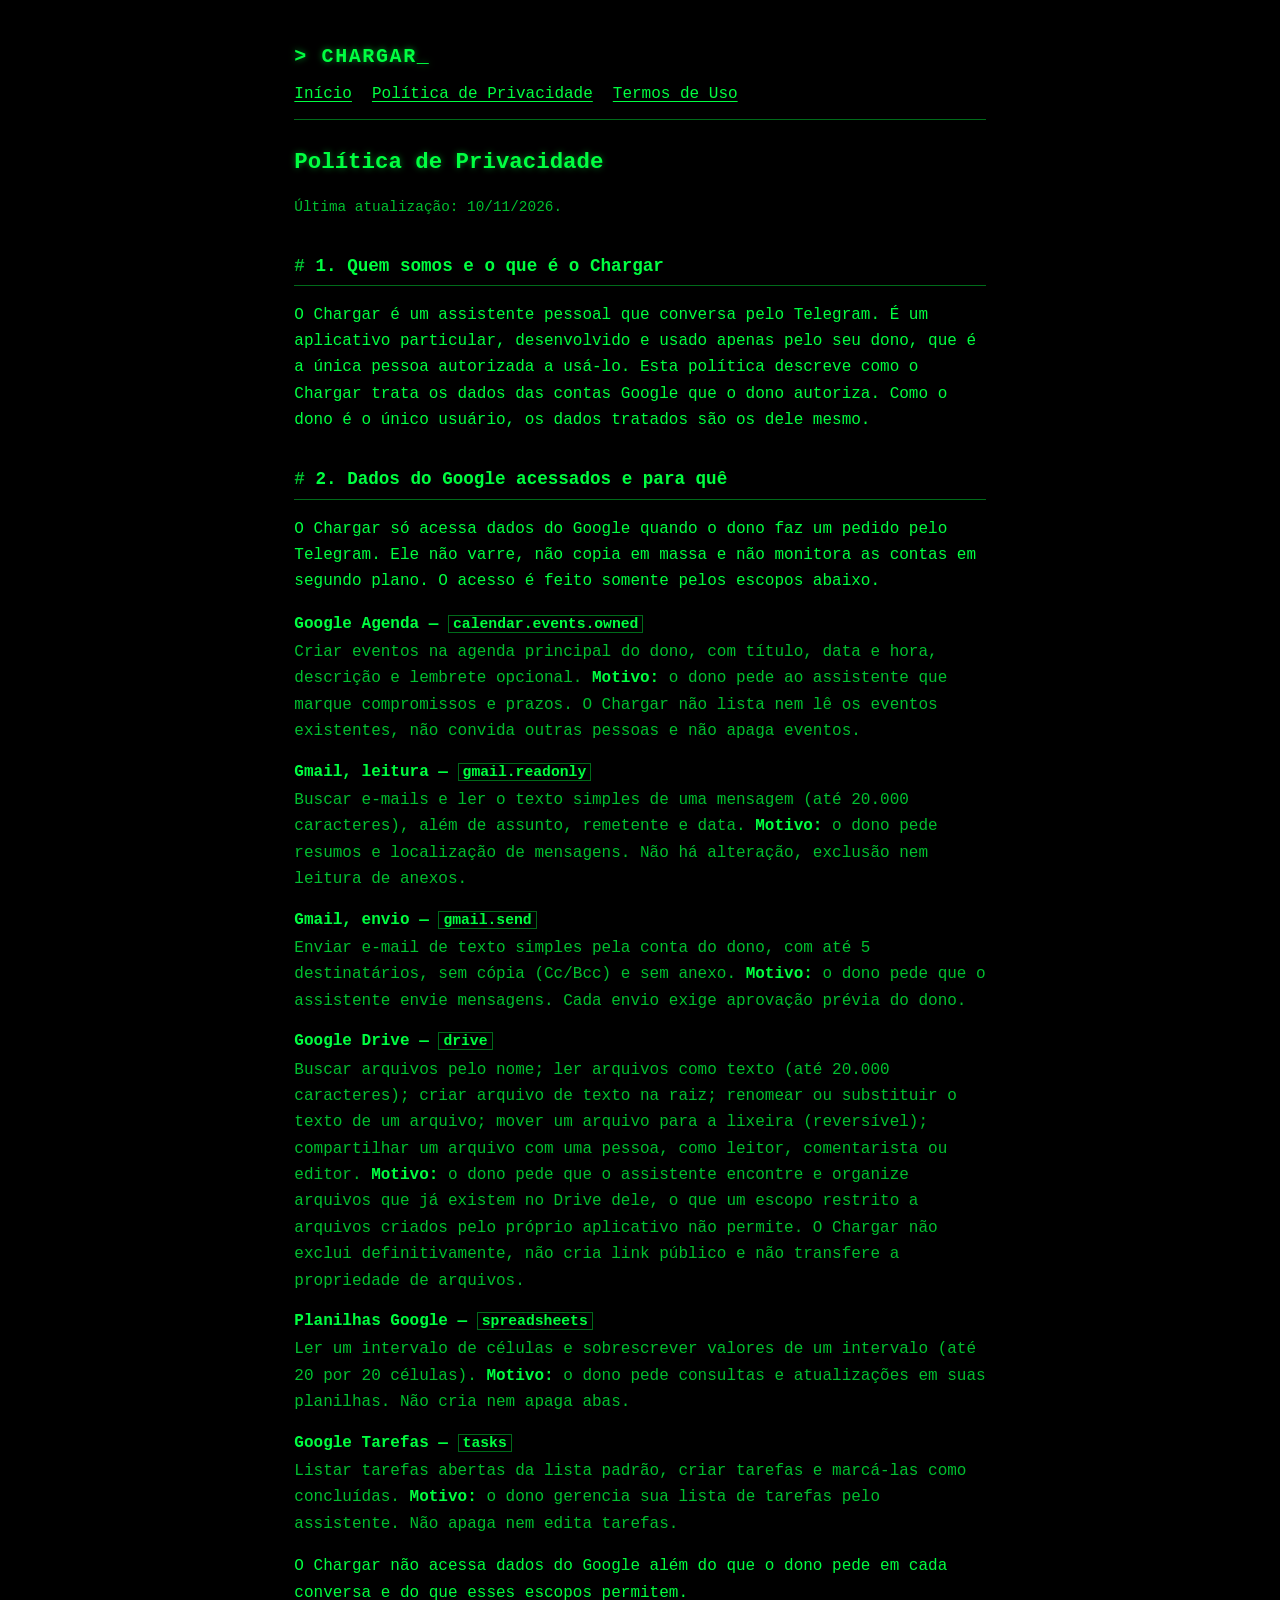
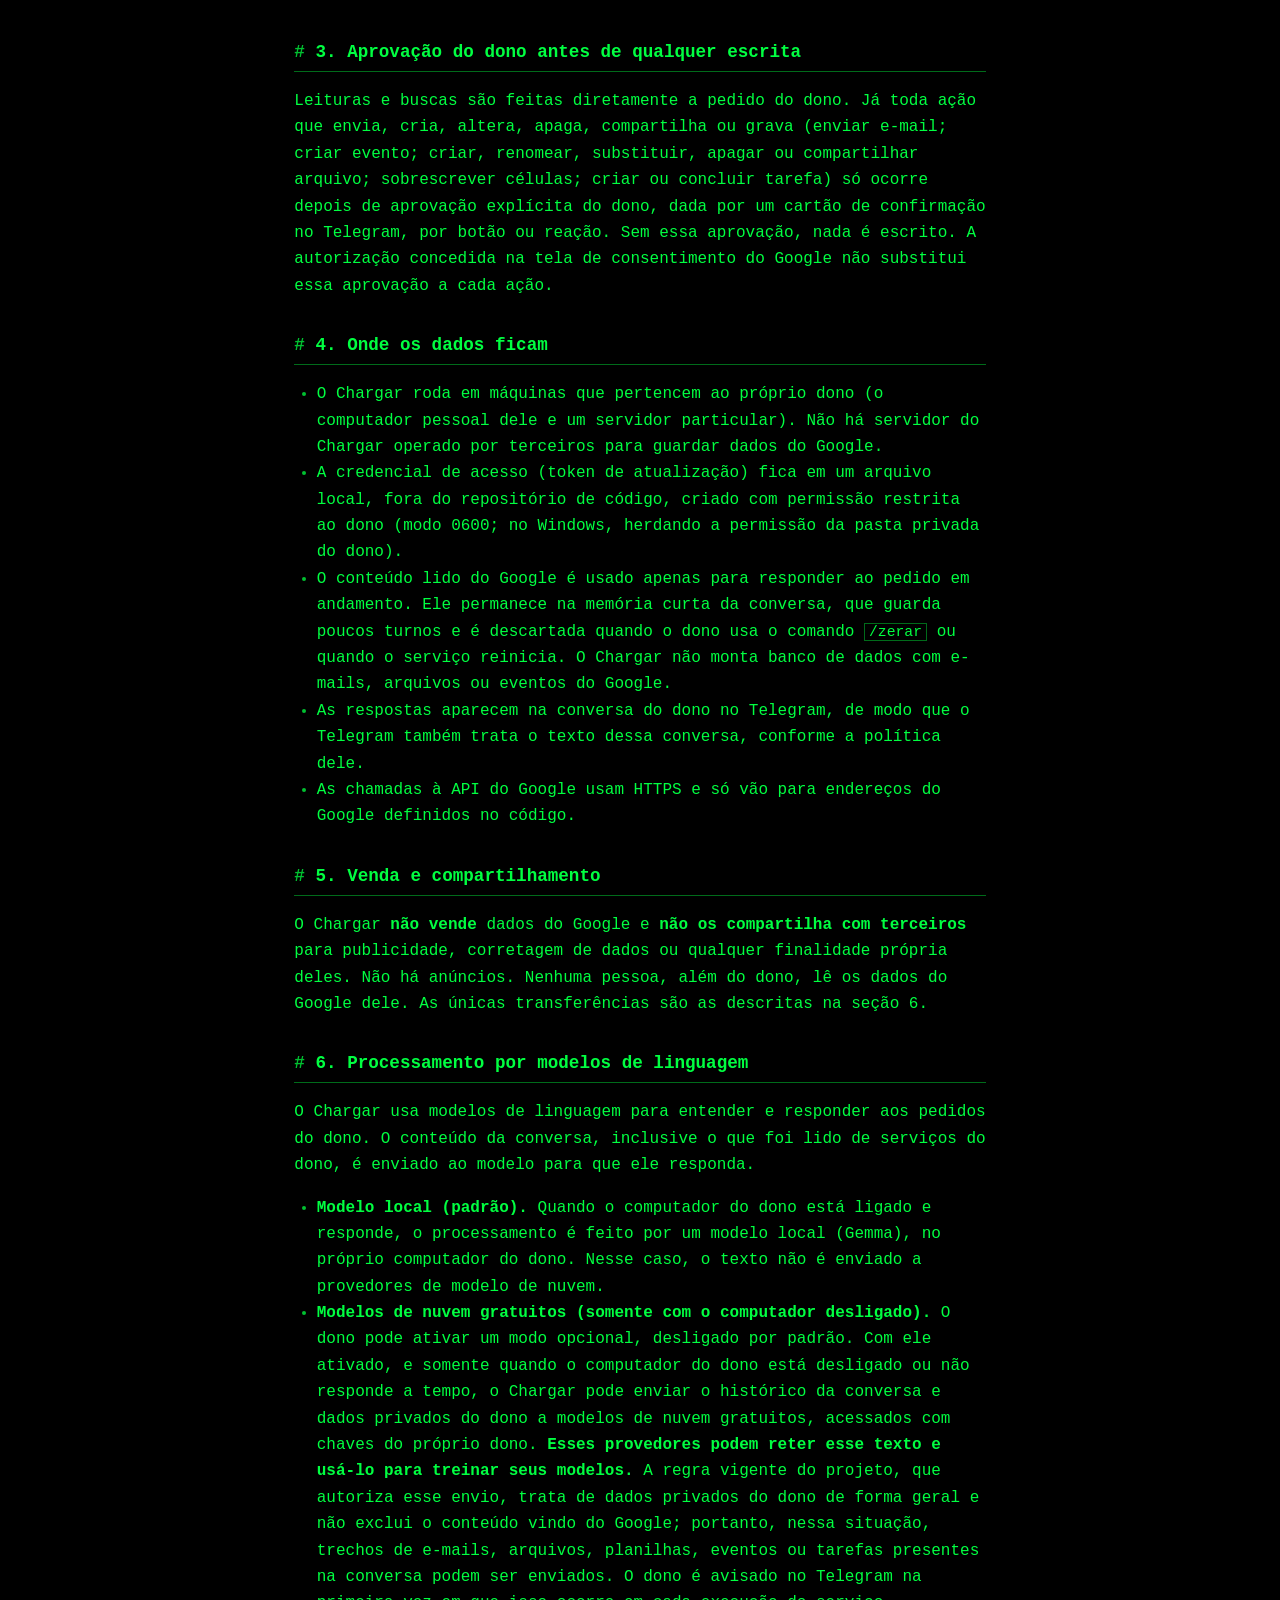
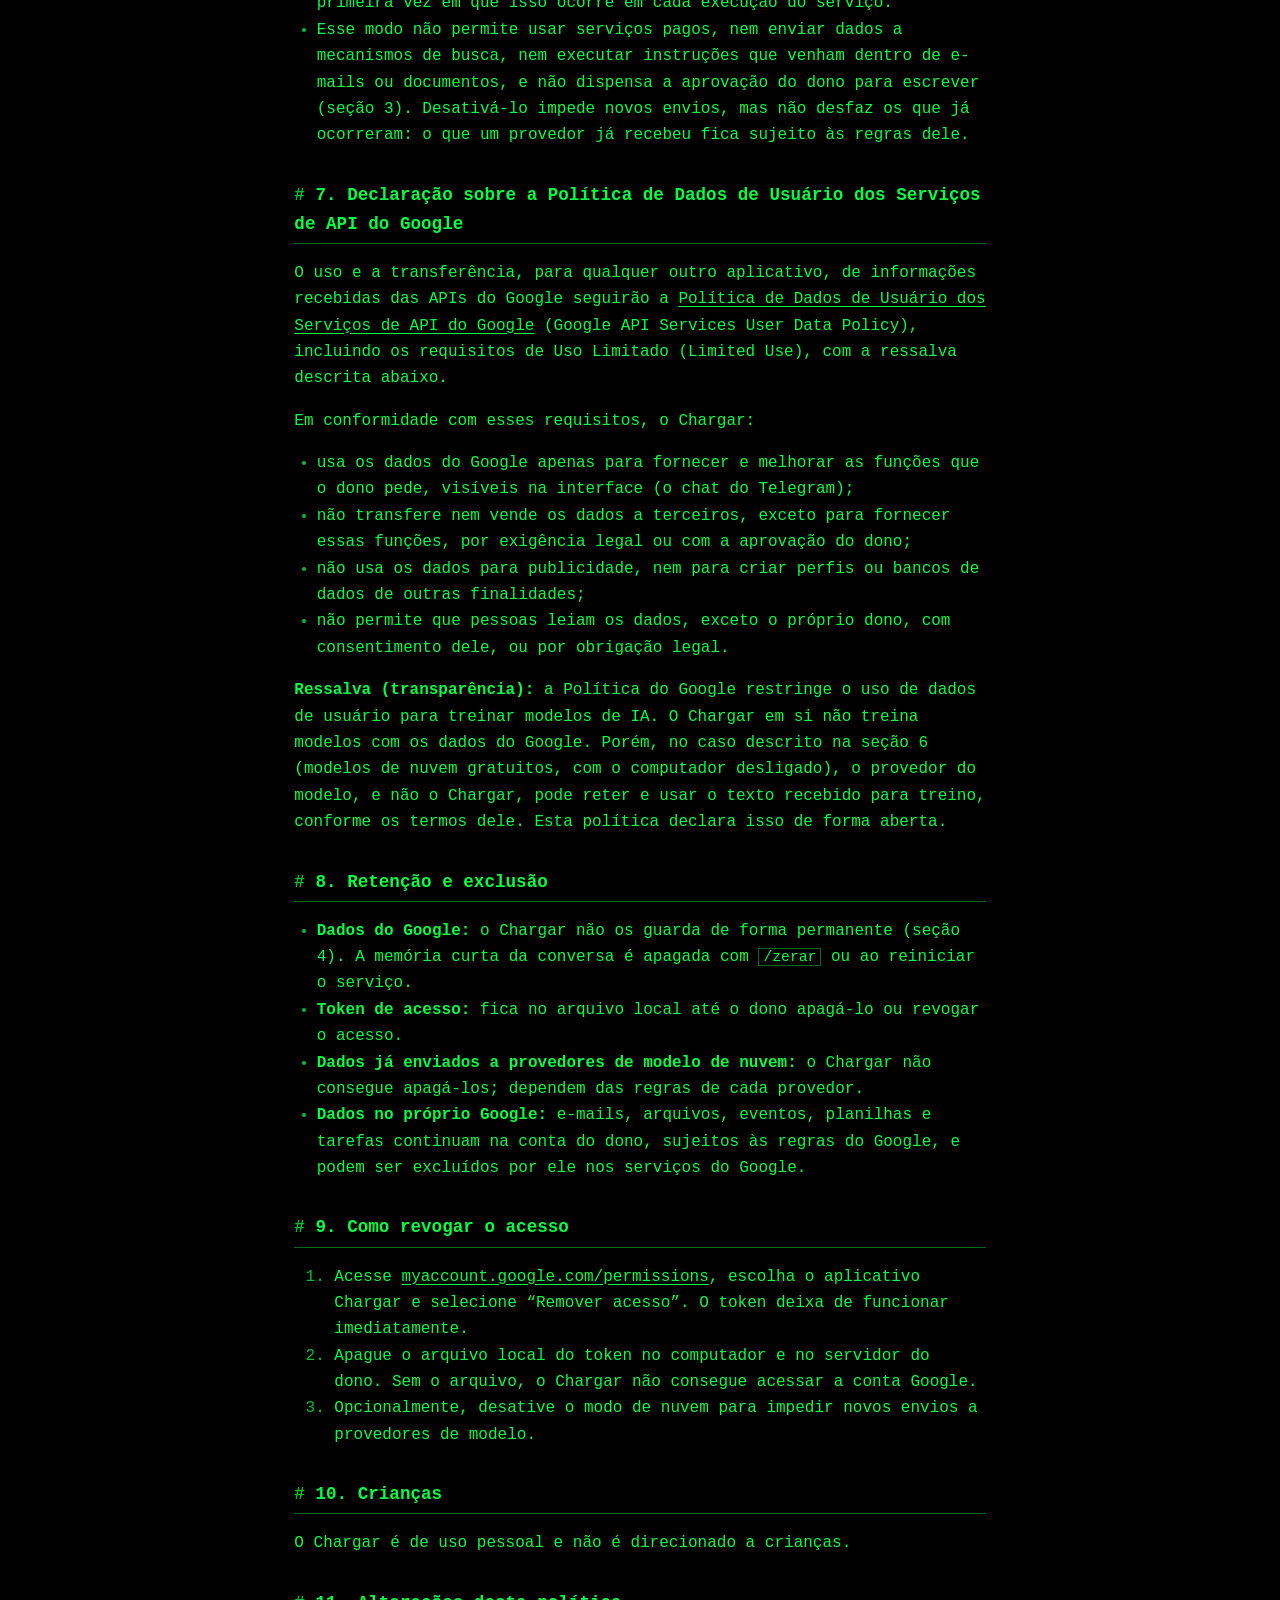
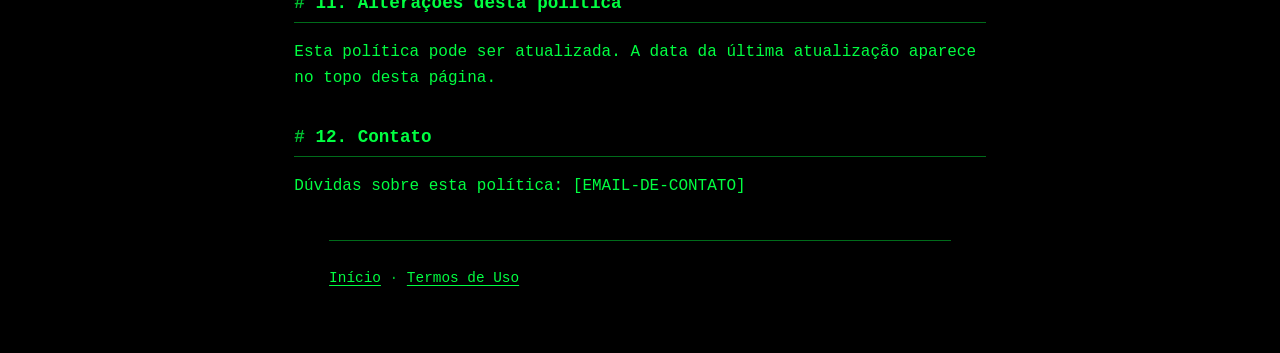
==== privacidade.html @ bb02953e "feat: site estatico Chargar para consentimento OAuth do Google Co-Authored-By: Claude Sonnet 5.5 <no" ====
<!doctype html>
<html lang="pt-BR">
<head>
<meta charset="utf-8">
<meta name="viewport" content="width=device-width, initial-scale=1">
<title>Política de Privacidade – Chargar</title>
<meta name="description" content="Política de Privacidade do Chargar: dados do Google acessados, finalidade, armazenamento, processamento por modelos de linguagem, revogação e exclusão.">
<meta name="robots" content="index,follow">
<link rel="stylesheet" href="style.css">
</head>
<body>
<header>
  <div class="marca">CHARGAR</div>
  <nav aria-label="Principal">
    <a href="index.html">Início</a>
    <a href="privacidade.html" aria-current="page">Política de Privacidade</a>
    <a href="termos.html">Termos de Uso</a>
  </nav>
</header>
<main>
  <h1>Política de Privacidade</h1>
  <p class="meta">Última atualização: 10/11/2026.</p>

  <h2>1. Quem somos e o que é o Chargar</h2>
  <p>O Chargar é um assistente pessoal que conversa pelo Telegram. É um aplicativo particular, desenvolvido e usado apenas pelo seu dono, que é a única pessoa autorizada a usá-lo. Esta política descreve como o Chargar trata os dados das contas Google que o dono autoriza. Como o dono é o único usuário, os dados tratados são os dele mesmo.</p>

  <h2>2. Dados do Google acessados e para quê</h2>
  <p>O Chargar só acessa dados do Google quando o dono faz um pedido pelo Telegram. Ele não varre, não copia em massa e não monitora as contas em segundo plano. O acesso é feito somente pelos escopos abaixo.</p>
  <dl>
    <dt>Google Agenda — <code>calendar.events.owned</code></dt>
    <dd>Criar eventos na agenda principal do dono, com título, data e hora, descrição e lembrete opcional. <strong>Motivo:</strong> o dono pede ao assistente que marque compromissos e prazos. O Chargar não lista nem lê os eventos existentes, não convida outras pessoas e não apaga eventos.</dd>

    <dt>Gmail, leitura — <code>gmail.readonly</code></dt>
    <dd>Buscar e-mails e ler o texto simples de uma mensagem (até 20.000 caracteres), além de assunto, remetente e data. <strong>Motivo:</strong> o dono pede resumos e localização de mensagens. Não há alteração, exclusão nem leitura de anexos.</dd>

    <dt>Gmail, envio — <code>gmail.send</code></dt>
    <dd>Enviar e-mail de texto simples pela conta do dono, com até 5 destinatários, sem cópia (Cc/Bcc) e sem anexo. <strong>Motivo:</strong> o dono pede que o assistente envie mensagens. Cada envio exige aprovação prévia do dono.</dd>

    <dt>Google Drive — <code>drive</code></dt>
    <dd>Buscar arquivos pelo nome; ler arquivos como texto (até 20.000 caracteres); criar arquivo de texto na raiz; renomear ou substituir o texto de um arquivo; mover um arquivo para a lixeira (reversível); compartilhar um arquivo com uma pessoa, como leitor, comentarista ou editor. <strong>Motivo:</strong> o dono pede que o assistente encontre e organize arquivos que já existem no Drive dele, o que um escopo restrito a arquivos criados pelo próprio aplicativo não permite. O Chargar não exclui definitivamente, não cria link público e não transfere a propriedade de arquivos.</dd>

    <dt>Planilhas Google — <code>spreadsheets</code></dt>
    <dd>Ler um intervalo de células e sobrescrever valores de um intervalo (até 20 por 20 células). <strong>Motivo:</strong> o dono pede consultas e atualizações em suas planilhas. Não cria nem apaga abas.</dd>

    <dt>Google Tarefas — <code>tasks</code></dt>
    <dd>Listar tarefas abertas da lista padrão, criar tarefas e marcá-las como concluídas. <strong>Motivo:</strong> o dono gerencia sua lista de tarefas pelo assistente. Não apaga nem edita tarefas.</dd>
  </dl>
  <p>O Chargar não acessa dados do Google além do que o dono pede em cada conversa e do que esses escopos permitem.</p>

  <h2>3. Aprovação do dono antes de qualquer escrita</h2>
  <p>Leituras e buscas são feitas diretamente a pedido do dono. Já toda ação que envia, cria, altera, apaga, compartilha ou grava (enviar e-mail; criar evento; criar, renomear, substituir, apagar ou compartilhar arquivo; sobrescrever células; criar ou concluir tarefa) só ocorre depois de aprovação explícita do dono, dada por um cartão de confirmação no Telegram, por botão ou reação. Sem essa aprovação, nada é escrito. A autorização concedida na tela de consentimento do Google não substitui essa aprovação a cada ação.</p>

  <h2>4. Onde os dados ficam</h2>
  <ul>
    <li>O Chargar roda em máquinas que pertencem ao próprio dono (o computador pessoal dele e um servidor particular). Não há servidor do Chargar operado por terceiros para guardar dados do Google.</li>
    <li>A credencial de acesso (token de atualização) fica em um arquivo local, fora do repositório de código, criado com permissão restrita ao dono (modo 0600; no Windows, herdando a permissão da pasta privada do dono).</li>
    <li>O conteúdo lido do Google é usado apenas para responder ao pedido em andamento. Ele permanece na memória curta da conversa, que guarda poucos turnos e é descartada quando o dono usa o comando <code>/zerar</code> ou quando o serviço reinicia. O Chargar não monta banco de dados com e-mails, arquivos ou eventos do Google.</li>
    <li>As respostas aparecem na conversa do dono no Telegram, de modo que o Telegram também trata o texto dessa conversa, conforme a política dele.</li>
    <li>As chamadas à API do Google usam HTTPS e só vão para endereços do Google definidos no código.</li>
  </ul>

  <h2>5. Venda e compartilhamento</h2>
  <p>O Chargar <strong>não vende</strong> dados do Google e <strong>não os compartilha com terceiros</strong> para publicidade, corretagem de dados ou qualquer finalidade própria deles. Não há anúncios. Nenhuma pessoa, além do dono, lê os dados do Google dele. As únicas transferências são as descritas na seção 6.</p>

  <h2>6. Processamento por modelos de linguagem</h2>
  <p>O Chargar usa modelos de linguagem para entender e responder aos pedidos do dono. O conteúdo da conversa, inclusive o que foi lido de serviços do dono, é enviado ao modelo para que ele responda.</p>
  <ul>
    <li><strong>Modelo local (padrão).</strong> Quando o computador do dono está ligado e responde, o processamento é feito por um modelo local (Gemma), no próprio computador do dono. Nesse caso, o texto não é enviado a provedores de modelo de nuvem.</li>
    <li><strong>Modelos de nuvem gratuitos (somente com o computador desligado).</strong> O dono pode ativar um modo opcional, desligado por padrão. Com ele ativado, e somente quando o computador do dono está desligado ou não responde a tempo, o Chargar pode enviar o histórico da conversa e dados privados do dono a modelos de nuvem gratuitos, acessados com chaves do próprio dono. <strong>Esses provedores podem reter esse texto e usá-lo para treinar seus modelos.</strong> A regra vigente do projeto, que autoriza esse envio, trata de dados privados do dono de forma geral e não exclui o conteúdo vindo do Google; portanto, nessa situação, trechos de e-mails, arquivos, planilhas, eventos ou tarefas presentes na conversa podem ser enviados. O dono é avisado no Telegram na primeira vez em que isso ocorre em cada execução do serviço.</li>
    <li>Esse modo não permite usar serviços pagos, nem enviar dados a mecanismos de busca, nem executar instruções que venham dentro de e-mails ou documentos, e não dispensa a aprovação do dono para escrever (seção 3). Desativá-lo impede novos envios, mas não desfaz os que já ocorreram: o que um provedor já recebeu fica sujeito às regras dele.</li>
  </ul>

  <h2>7. Declaração sobre a Política de Dados de Usuário dos Serviços de API do Google</h2>
  <p>O uso e a transferência, para qualquer outro aplicativo, de informações recebidas das APIs do Google seguirão a <a href="https://developers.google.com/terms/api-services-user-data-policy">Política de Dados de Usuário dos Serviços de API do Google</a> (Google API Services User Data Policy), incluindo os requisitos de Uso Limitado (Limited Use), com a ressalva descrita abaixo.</p>
  <p>Em conformidade com esses requisitos, o Chargar:</p>
  <ul>
    <li>usa os dados do Google apenas para fornecer e melhorar as funções que o dono pede, visíveis na interface (o chat do Telegram);</li>
    <li>não transfere nem vende os dados a terceiros, exceto para fornecer essas funções, por exigência legal ou com a aprovação do dono;</li>
    <li>não usa os dados para publicidade, nem para criar perfis ou bancos de dados de outras finalidades;</li>
    <li>não permite que pessoas leiam os dados, exceto o próprio dono, com consentimento dele, ou por obrigação legal.</li>
  </ul>
  <p><strong>Ressalva (transparência):</strong> a Política do Google restringe o uso de dados de usuário para treinar modelos de IA. O Chargar em si não treina modelos com os dados do Google. Porém, no caso descrito na seção 6 (modelos de nuvem gratuitos, com o computador desligado), o provedor do modelo, e não o Chargar, pode reter e usar o texto recebido para treino, conforme os termos dele. Esta política declara isso de forma aberta.</p>

  <h2>8. Retenção e exclusão</h2>
  <ul>
    <li><strong>Dados do Google:</strong> o Chargar não os guarda de forma permanente (seção 4). A memória curta da conversa é apagada com <code>/zerar</code> ou ao reiniciar o serviço.</li>
    <li><strong>Token de acesso:</strong> fica no arquivo local até o dono apagá-lo ou revogar o acesso.</li>
    <li><strong>Dados já enviados a provedores de modelo de nuvem:</strong> o Chargar não consegue apagá-los; dependem das regras de cada provedor.</li>
    <li><strong>Dados no próprio Google:</strong> e-mails, arquivos, eventos, planilhas e tarefas continuam na conta do dono, sujeitos às regras do Google, e podem ser excluídos por ele nos serviços do Google.</li>
  </ul>

  <h2>9. Como revogar o acesso</h2>
  <ol>
    <li>Acesse <a href="https://myaccount.google.com/permissions">myaccount.google.com/permissions</a>, escolha o aplicativo Chargar e selecione “Remover acesso”. O token deixa de funcionar imediatamente.</li>
    <li>Apague o arquivo local do token no computador e no servidor do dono. Sem o arquivo, o Chargar não consegue acessar a conta Google.</li>
    <li>Opcionalmente, desative o modo de nuvem para impedir novos envios a provedores de modelo.</li>
  </ol>

  <h2>10. Crianças</h2>
  <p>O Chargar é de uso pessoal e não é direcionado a crianças.</p>

  <h2>11. Alterações desta política</h2>
  <p>Esta política pode ser atualizada. A data da última atualização aparece no topo desta página.</p>

  <h2>12. Contato</h2>
  <p>Dúvidas sobre esta política: [EMAIL-DE-CONTATO]</p>
</main>
<footer>
  <p><a href="index.html">Início</a> · <a href="termos.html">Termos de Uso</a></p>
</footer>
</body>
</html>
---- style.css ----
:root {
  --bg: #000;
  --fg: #00ff41;
  --dim: #00c030;
  --line: #006b1a;
  color-scheme: dark;
}
* { box-sizing: border-box; }
html { background: var(--bg); }
body {
  margin: 0;
  padding: 24px 16px 48px;
  background: var(--bg);
  color: var(--fg);
  font: 16px/1.65 ui-monospace, "Cascadia Mono", "SFMono-Regular", Menlo, Consolas, "Liberation Mono", monospace;
}
main, header, footer { max-width: 72ch; margin: 0 auto; }
header { border-bottom: 1px solid var(--line); padding-bottom: 12px; margin-bottom: 24px; }
.marca { font-size: 1.25rem; font-weight: 700; letter-spacing: .08em; text-shadow: 0 0 6px rgba(0, 255, 65, .55); }
.marca::before { content: "> "; }
.marca::after { content: "_"; animation: pisca 1.1s steps(1) infinite; }
@keyframes pisca { 50% { opacity: 0; } }
@media (prefers-reduced-motion: reduce) { .marca::after { animation: none; } }
nav { display: flex; flex-wrap: wrap; gap: 4px 20px; margin-top: 8px; }
h1 { font-size: 1.4rem; margin: 0 0 4px; text-shadow: 0 0 6px rgba(0, 255, 65, .45); }
h2 { font-size: 1.1rem; margin: 32px 0 8px; border-bottom: 1px solid var(--line); padding-bottom: 4px; }
h2::before { content: "# "; color: var(--dim); }
p, li { overflow-wrap: anywhere; }
ul { padding-left: 1.4em; }
li::marker { color: var(--dim); }
a { color: var(--fg); text-underline-offset: 3px; }
a:hover, a:focus-visible { background: var(--fg); color: var(--bg); outline: none; }
code { color: var(--fg); border: 1px solid var(--line); padding: 0 4px; font-size: .92em; overflow-wrap: anywhere; }
.meta, footer { color: var(--dim); font-size: .9rem; }
footer { border-top: 1px solid var(--line); margin-top: 40px; padding-top: 12px; }
.aviso { border: 1px solid var(--fg); padding: 12px 14px; margin: 16px 0; }
dl { margin: 0; }
dt { font-weight: 700; margin-top: 14px; }
dd { margin: 2px 0 0; color: var(--dim); }
dd strong { color: var(--fg); }
@media (min-width: 720px) { body { padding-top: 40px; } }
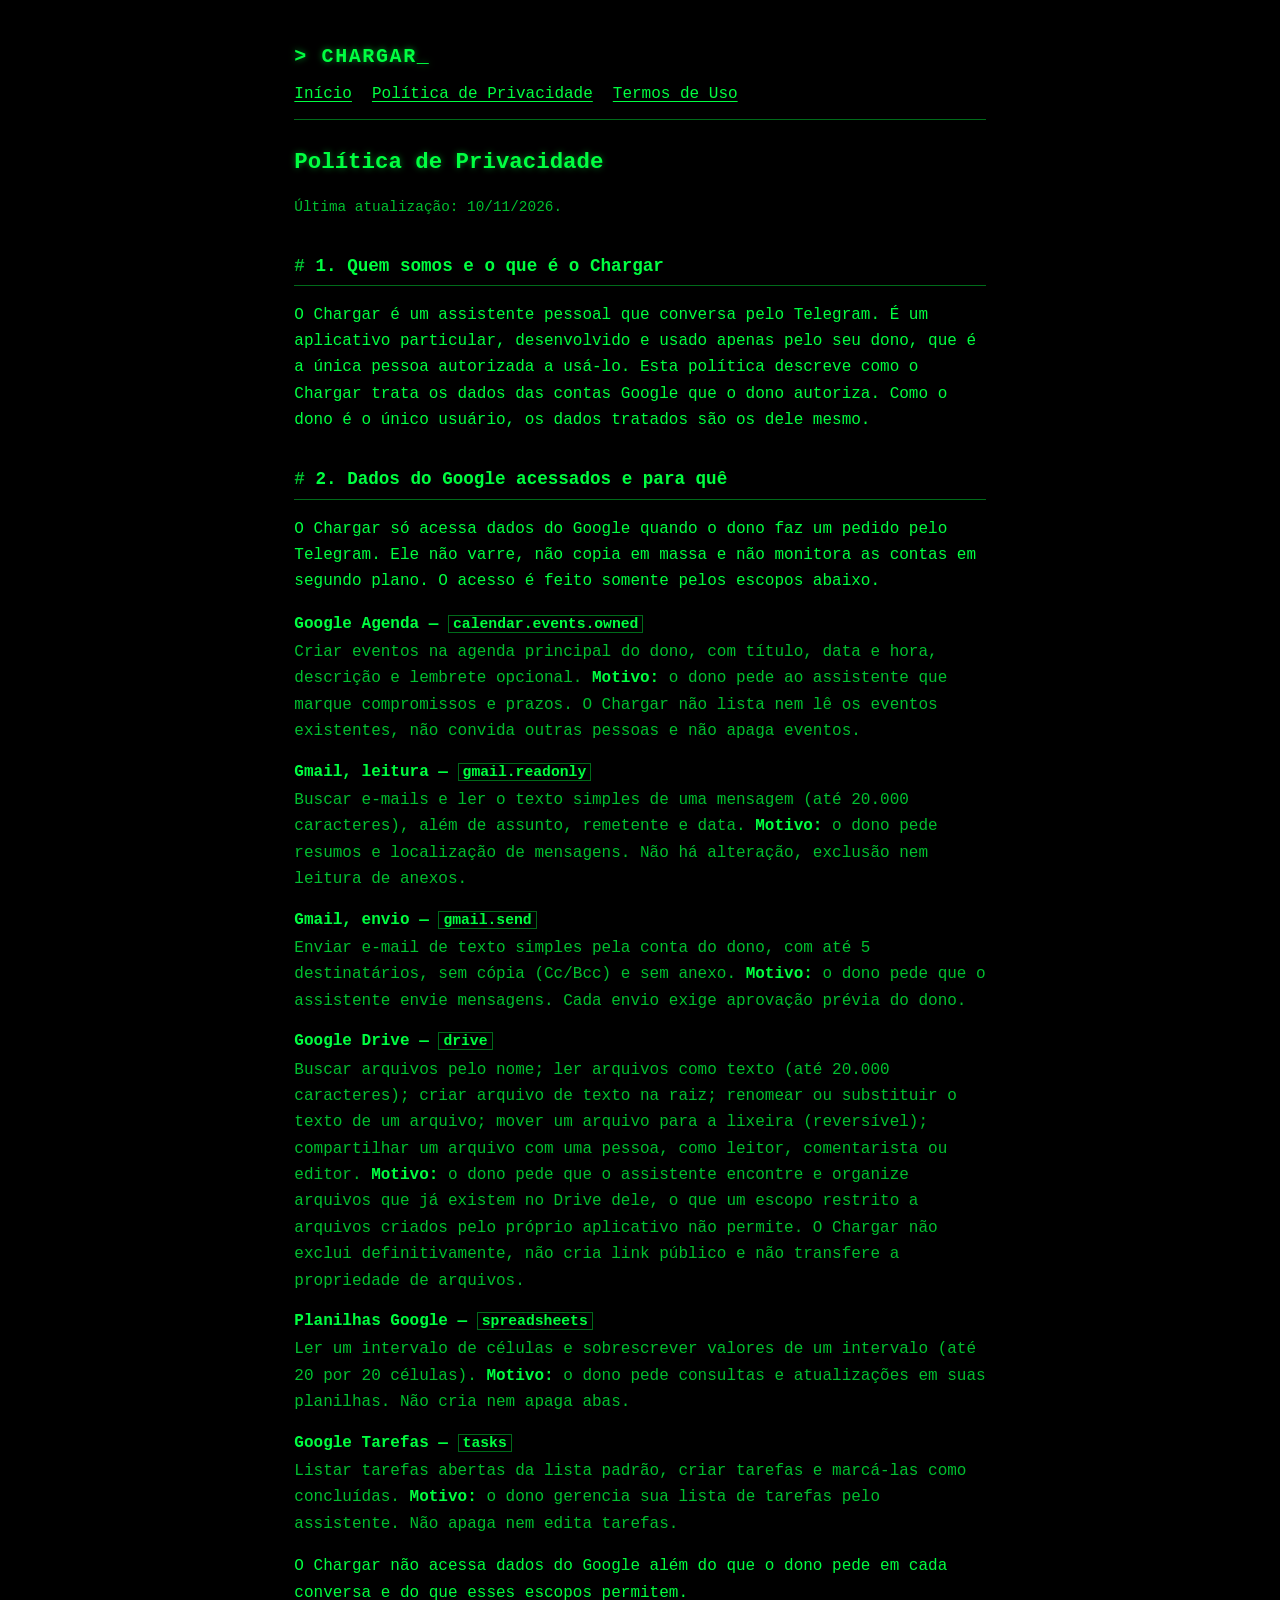
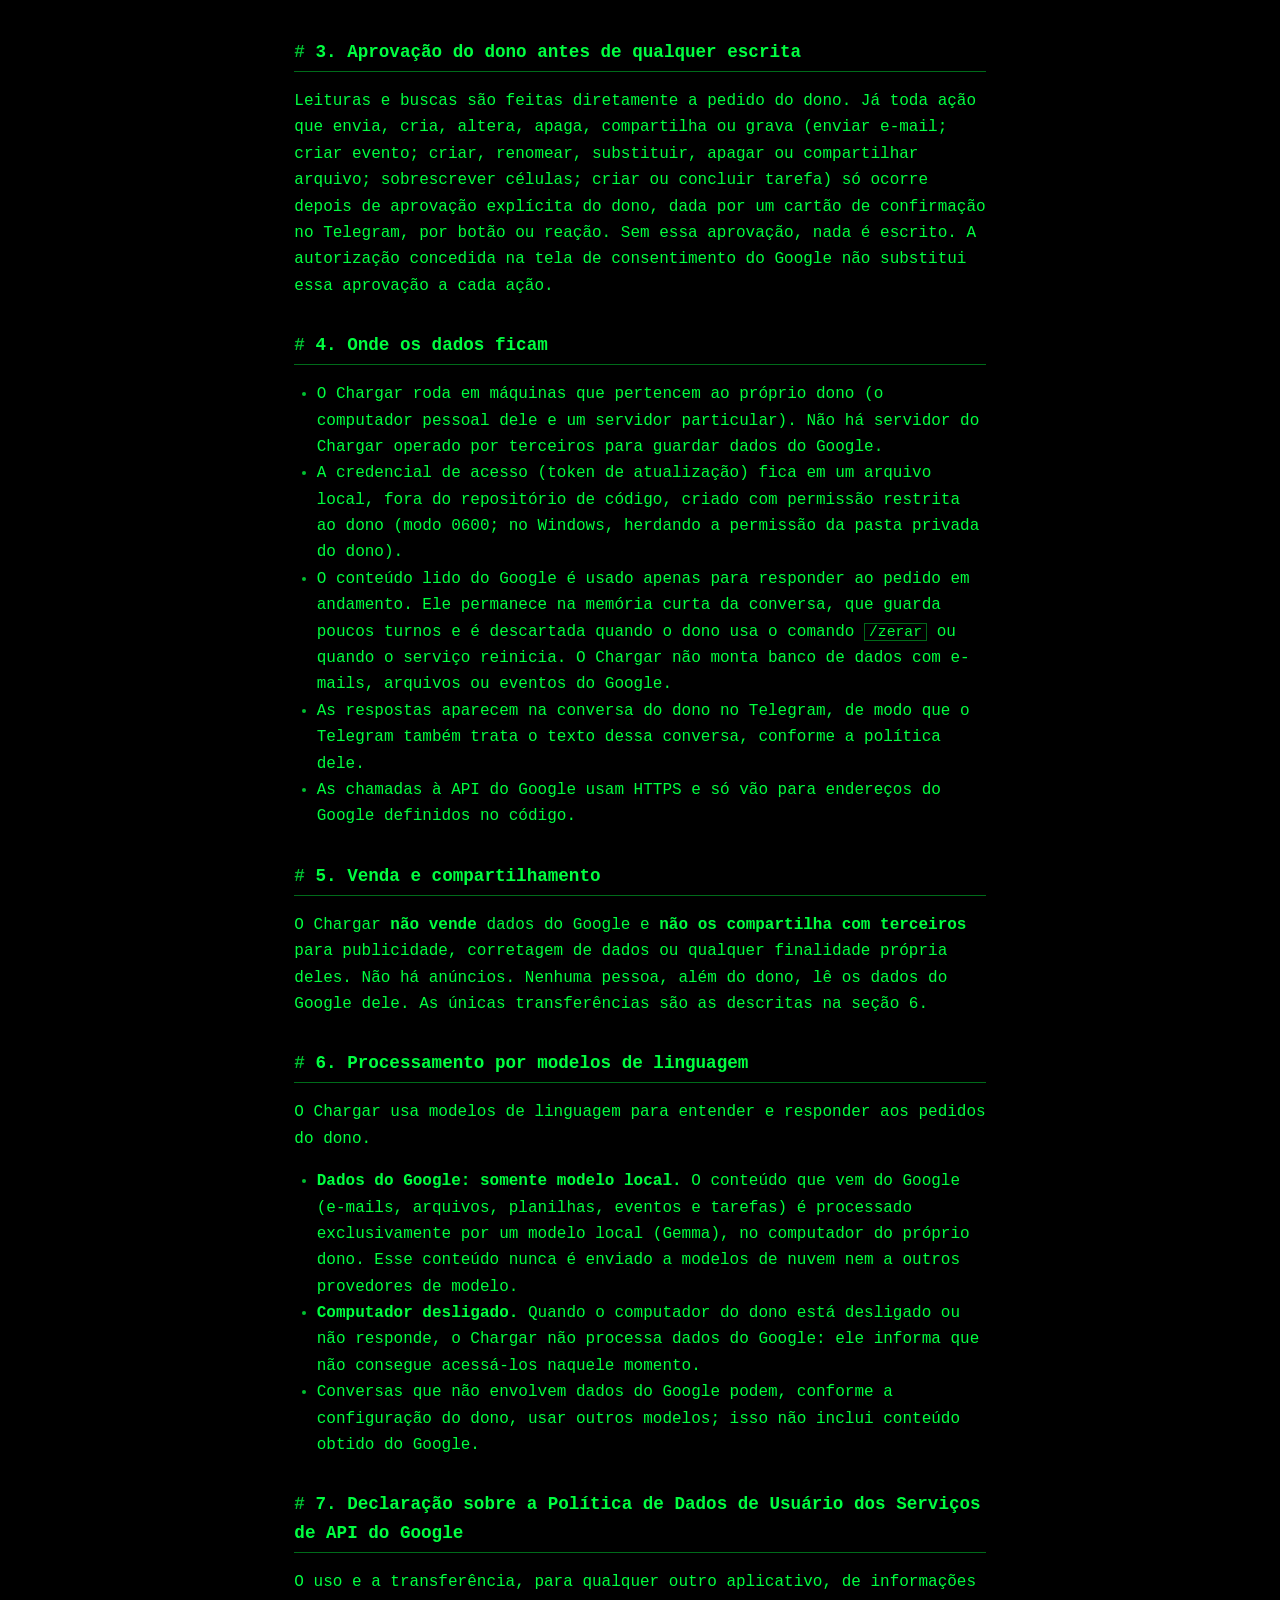
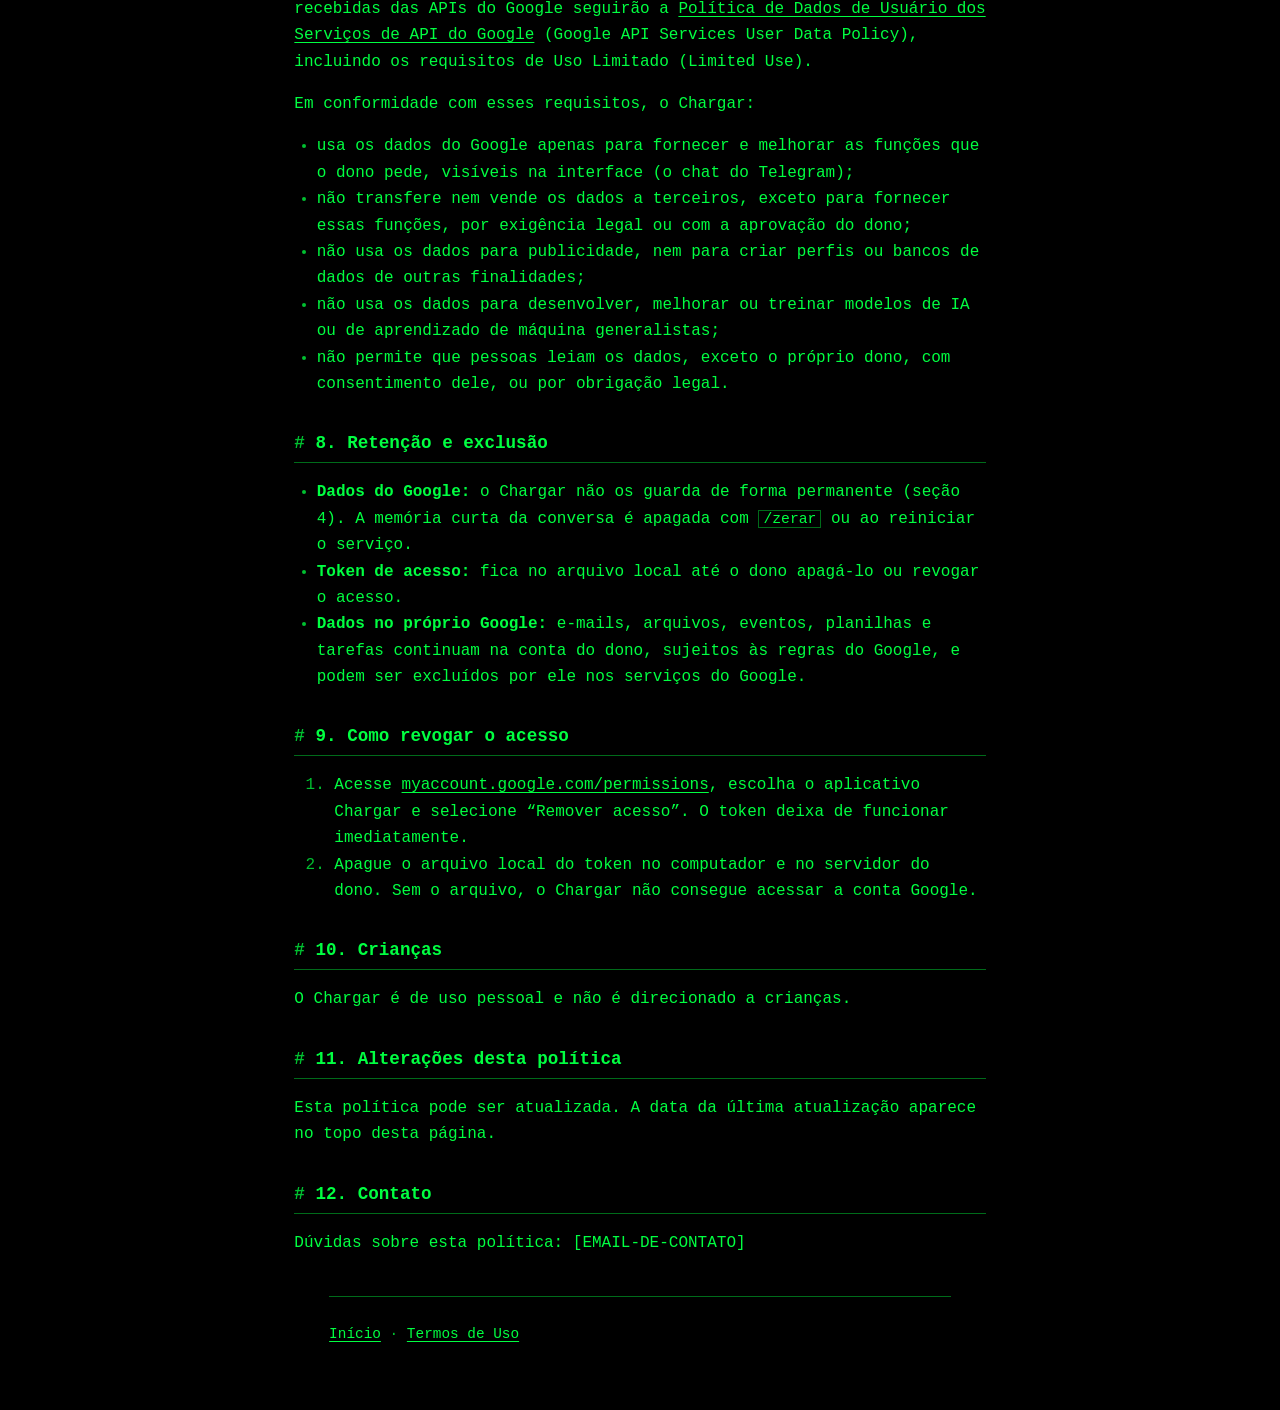
==== commit 8f602199: "docs: dados do Google so em modelo local; remove ressalva de nuvem Co-Authored-By: Claude Sonnet 5.5" ====
--- a/privacidade.html
+++ b/privacidade.html
@@ -63,29 +63,28 @@
   <p>O Chargar <strong>não vende</strong> dados do Google e <strong>não os compartilha com terceiros</strong> para publicidade, corretagem de dados ou qualquer finalidade própria deles. Não há anúncios. Nenhuma pessoa, além do dono, lê os dados do Google dele. As únicas transferências são as descritas na seção 6.</p>
 
   <h2>6. Processamento por modelos de linguagem</h2>
-  <p>O Chargar usa modelos de linguagem para entender e responder aos pedidos do dono. O conteúdo da conversa, inclusive o que foi lido de serviços do dono, é enviado ao modelo para que ele responda.</p>
+  <p>O Chargar usa modelos de linguagem para entender e responder aos pedidos do dono.</p>
   <ul>
-    <li><strong>Modelo local (padrão).</strong> Quando o computador do dono está ligado e responde, o processamento é feito por um modelo local (Gemma), no próprio computador do dono. Nesse caso, o texto não é enviado a provedores de modelo de nuvem.</li>
-    <li><strong>Modelos de nuvem gratuitos (somente com o computador desligado).</strong> O dono pode ativar um modo opcional, desligado por padrão. Com ele ativado, e somente quando o computador do dono está desligado ou não responde a tempo, o Chargar pode enviar o histórico da conversa e dados privados do dono a modelos de nuvem gratuitos, acessados com chaves do próprio dono. <strong>Esses provedores podem reter esse texto e usá-lo para treinar seus modelos.</strong> A regra vigente do projeto, que autoriza esse envio, trata de dados privados do dono de forma geral e não exclui o conteúdo vindo do Google; portanto, nessa situação, trechos de e-mails, arquivos, planilhas, eventos ou tarefas presentes na conversa podem ser enviados. O dono é avisado no Telegram na primeira vez em que isso ocorre em cada execução do serviço.</li>
-    <li>Esse modo não permite usar serviços pagos, nem enviar dados a mecanismos de busca, nem executar instruções que venham dentro de e-mails ou documentos, e não dispensa a aprovação do dono para escrever (seção 3). Desativá-lo impede novos envios, mas não desfaz os que já ocorreram: o que um provedor já recebeu fica sujeito às regras dele.</li>
+    <li><strong>Dados do Google: somente modelo local.</strong> O conteúdo que vem do Google (e-mails, arquivos, planilhas, eventos e tarefas) é processado exclusivamente por um modelo local (Gemma), no computador do próprio dono. Esse conteúdo nunca é enviado a modelos de nuvem nem a outros provedores de modelo.</li>
+    <li><strong>Computador desligado.</strong> Quando o computador do dono está desligado ou não responde, o Chargar não processa dados do Google: ele informa que não consegue acessá-los naquele momento.</li>
+    <li>Conversas que não envolvem dados do Google podem, conforme a configuração do dono, usar outros modelos; isso não inclui conteúdo obtido do Google.</li>
   </ul>
 
   <h2>7. Declaração sobre a Política de Dados de Usuário dos Serviços de API do Google</h2>
-  <p>O uso e a transferência, para qualquer outro aplicativo, de informações recebidas das APIs do Google seguirão a <a href="https://developers.google.com/terms/api-services-user-data-policy">Política de Dados de Usuário dos Serviços de API do Google</a> (Google API Services User Data Policy), incluindo os requisitos de Uso Limitado (Limited Use), com a ressalva descrita abaixo.</p>
+  <p>O uso e a transferência, para qualquer outro aplicativo, de informações recebidas das APIs do Google seguirão a <a href="https://developers.google.com/terms/api-services-user-data-policy">Política de Dados de Usuário dos Serviços de API do Google</a> (Google API Services User Data Policy), incluindo os requisitos de Uso Limitado (Limited Use).</p>
   <p>Em conformidade com esses requisitos, o Chargar:</p>
   <ul>
     <li>usa os dados do Google apenas para fornecer e melhorar as funções que o dono pede, visíveis na interface (o chat do Telegram);</li>
     <li>não transfere nem vende os dados a terceiros, exceto para fornecer essas funções, por exigência legal ou com a aprovação do dono;</li>
     <li>não usa os dados para publicidade, nem para criar perfis ou bancos de dados de outras finalidades;</li>
+    <li>não usa os dados para desenvolver, melhorar ou treinar modelos de IA ou de aprendizado de máquina generalistas;</li>
     <li>não permite que pessoas leiam os dados, exceto o próprio dono, com consentimento dele, ou por obrigação legal.</li>
   </ul>
-  <p><strong>Ressalva (transparência):</strong> a Política do Google restringe o uso de dados de usuário para treinar modelos de IA. O Chargar em si não treina modelos com os dados do Google. Porém, no caso descrito na seção 6 (modelos de nuvem gratuitos, com o computador desligado), o provedor do modelo, e não o Chargar, pode reter e usar o texto recebido para treino, conforme os termos dele. Esta política declara isso de forma aberta.</p>
 
   <h2>8. Retenção e exclusão</h2>
   <ul>
     <li><strong>Dados do Google:</strong> o Chargar não os guarda de forma permanente (seção 4). A memória curta da conversa é apagada com <code>/zerar</code> ou ao reiniciar o serviço.</li>
     <li><strong>Token de acesso:</strong> fica no arquivo local até o dono apagá-lo ou revogar o acesso.</li>
-    <li><strong>Dados já enviados a provedores de modelo de nuvem:</strong> o Chargar não consegue apagá-los; dependem das regras de cada provedor.</li>
     <li><strong>Dados no próprio Google:</strong> e-mails, arquivos, eventos, planilhas e tarefas continuam na conta do dono, sujeitos às regras do Google, e podem ser excluídos por ele nos serviços do Google.</li>
   </ul>
 
@@ -93,7 +92,6 @@
   <ol>
     <li>Acesse <a href="https://myaccount.google.com/permissions">myaccount.google.com/permissions</a>, escolha o aplicativo Chargar e selecione “Remover acesso”. O token deixa de funcionar imediatamente.</li>
     <li>Apague o arquivo local do token no computador e no servidor do dono. Sem o arquivo, o Chargar não consegue acessar a conta Google.</li>
-    <li>Opcionalmente, desative o modo de nuvem para impedir novos envios a provedores de modelo.</li>
   </ol>
 
   <h2>10. Crianças</h2>
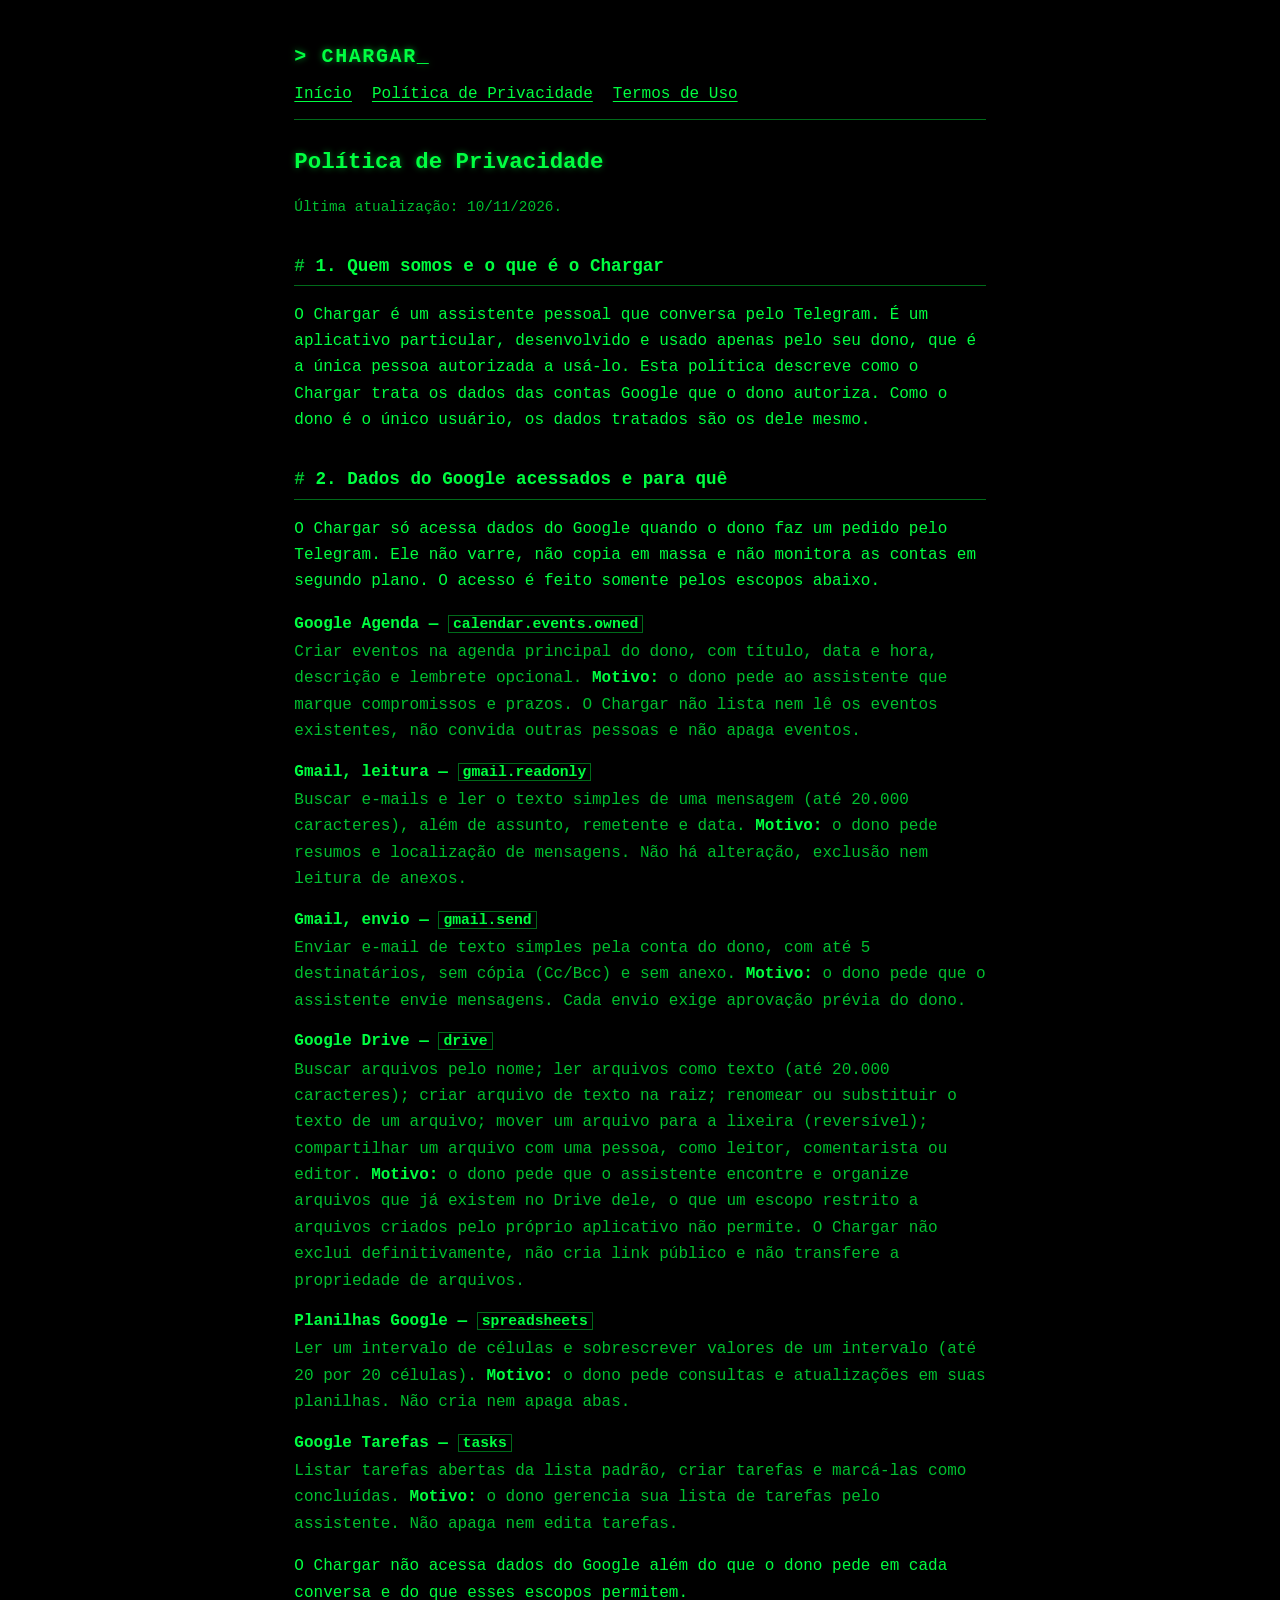
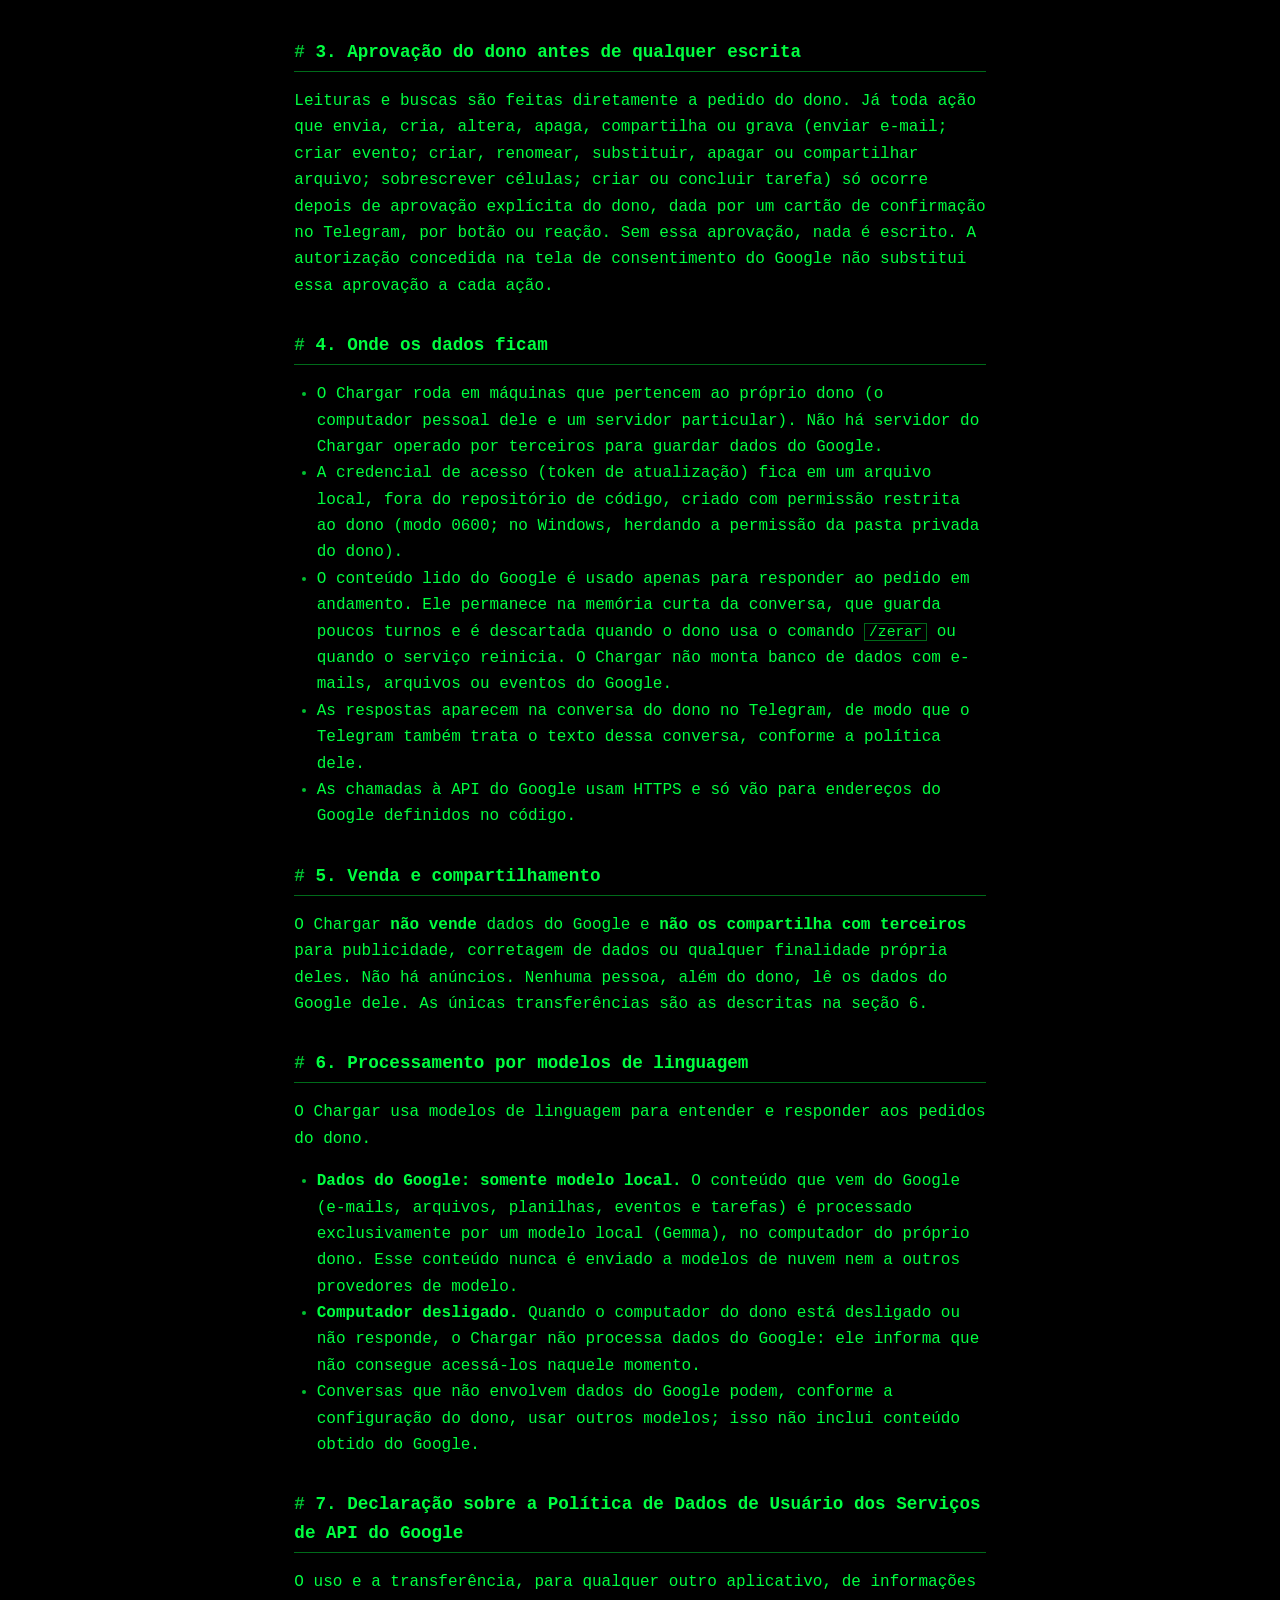
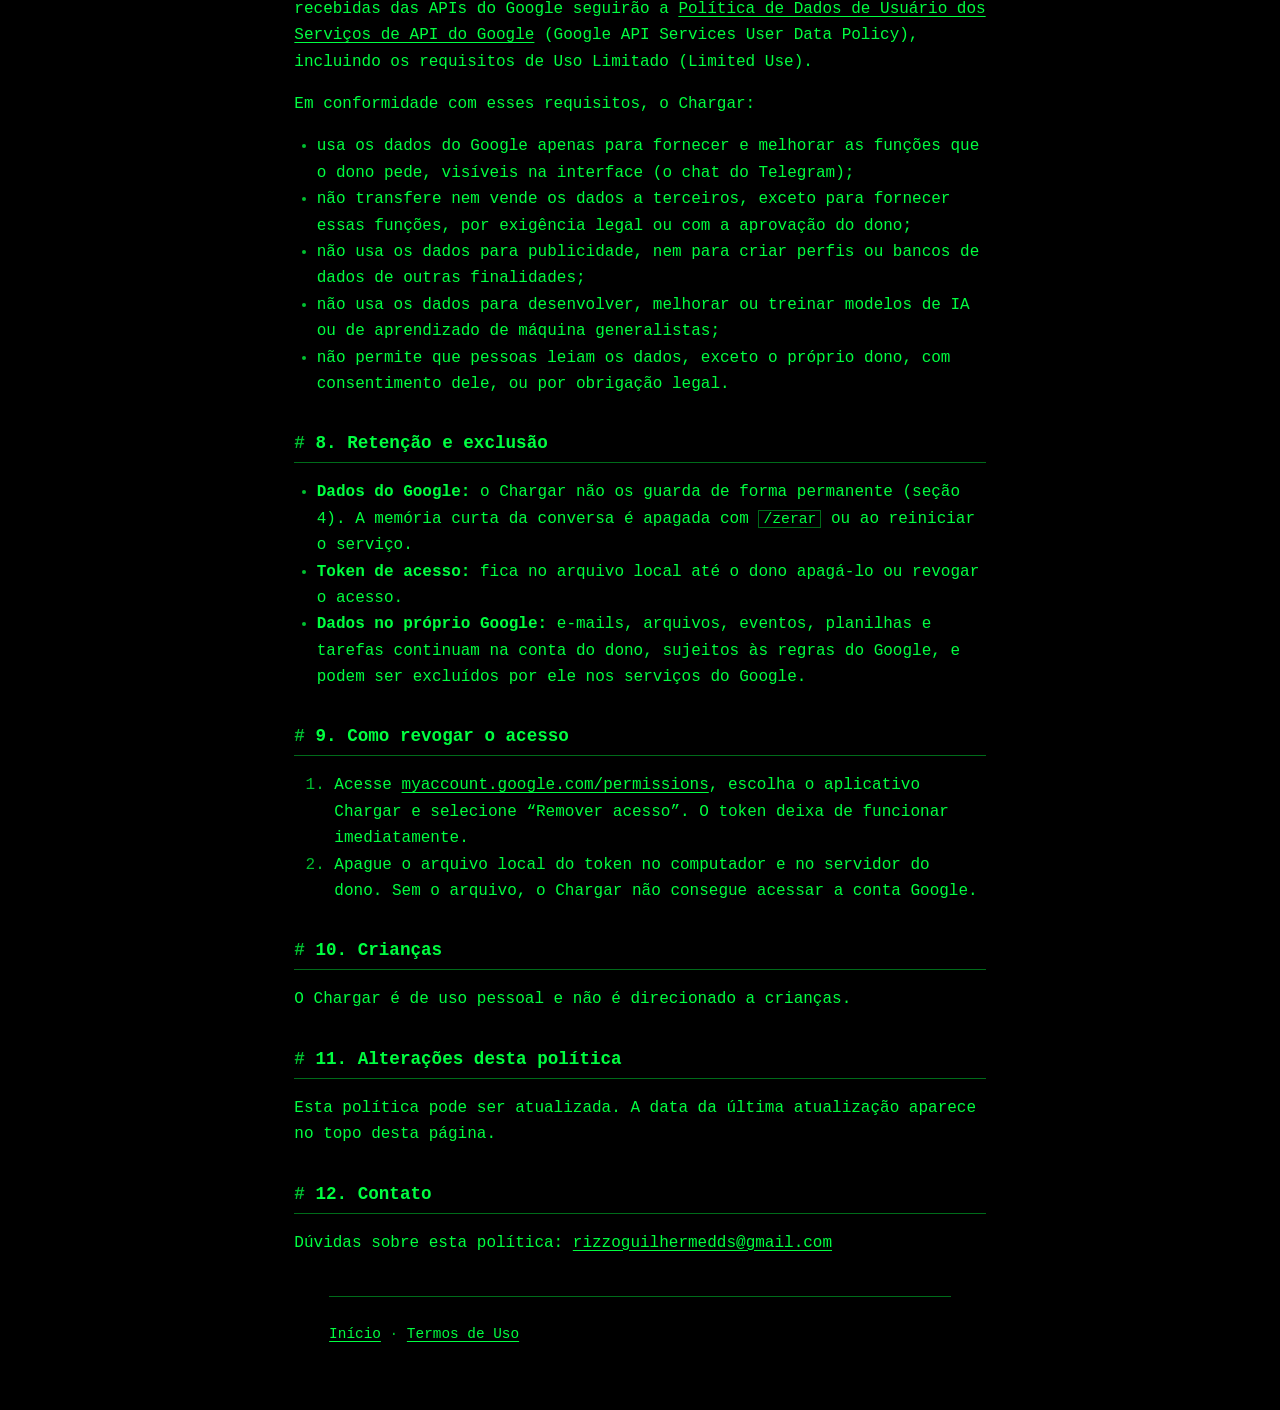
==== commit d446b972: "docs: substituir placeholder de contato pelo e-mail do dono" ====
--- a/privacidade.html
+++ b/privacidade.html
@@ -101,7 +101,7 @@
   <p>Esta política pode ser atualizada. A data da última atualização aparece no topo desta página.</p>
 
   <h2>12. Contato</h2>
-  <p>Dúvidas sobre esta política: [EMAIL-DE-CONTATO]</p>
+  <p>Dúvidas sobre esta política: <a href="mailto:rizzoguilhermedds@gmail.com">rizzoguilhermedds@gmail.com</a></p>
 </main>
 <footer>
   <p><a href="index.html">Início</a> · <a href="termos.html">Termos de Uso</a></p>
